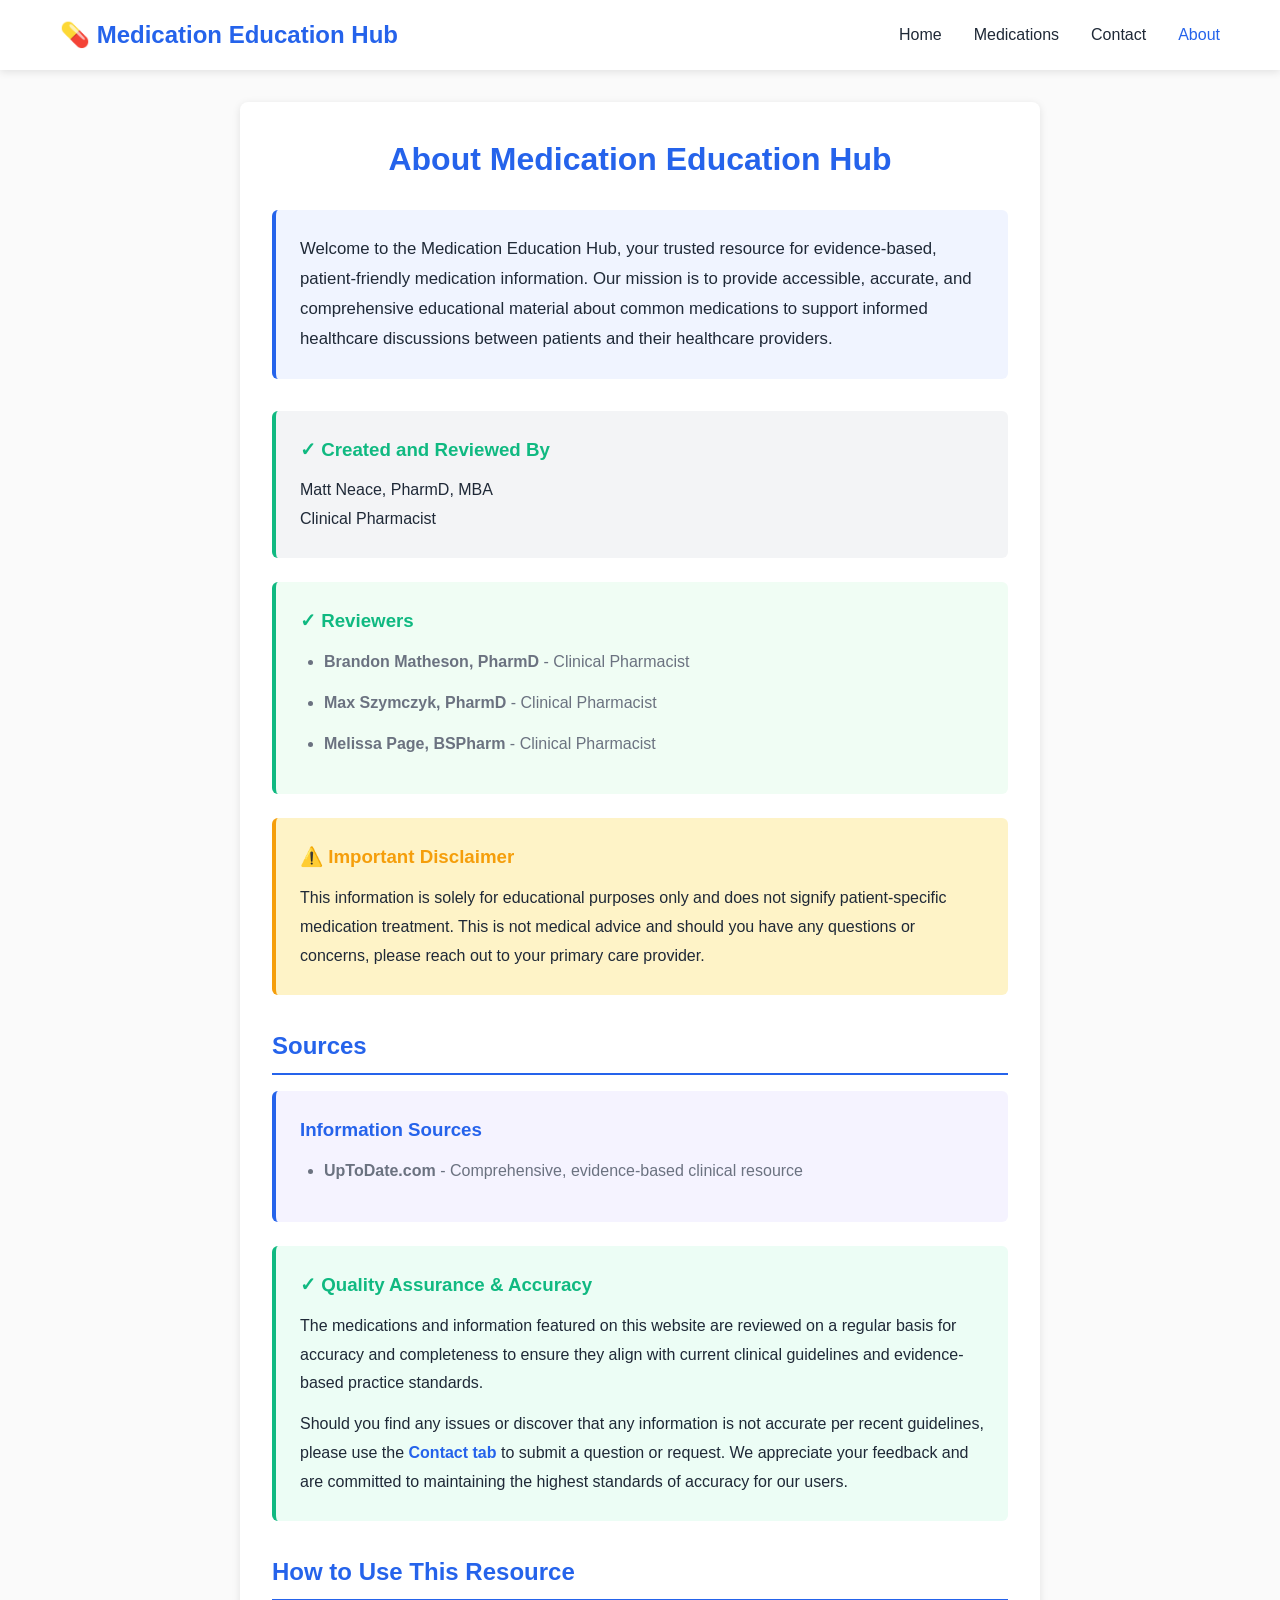
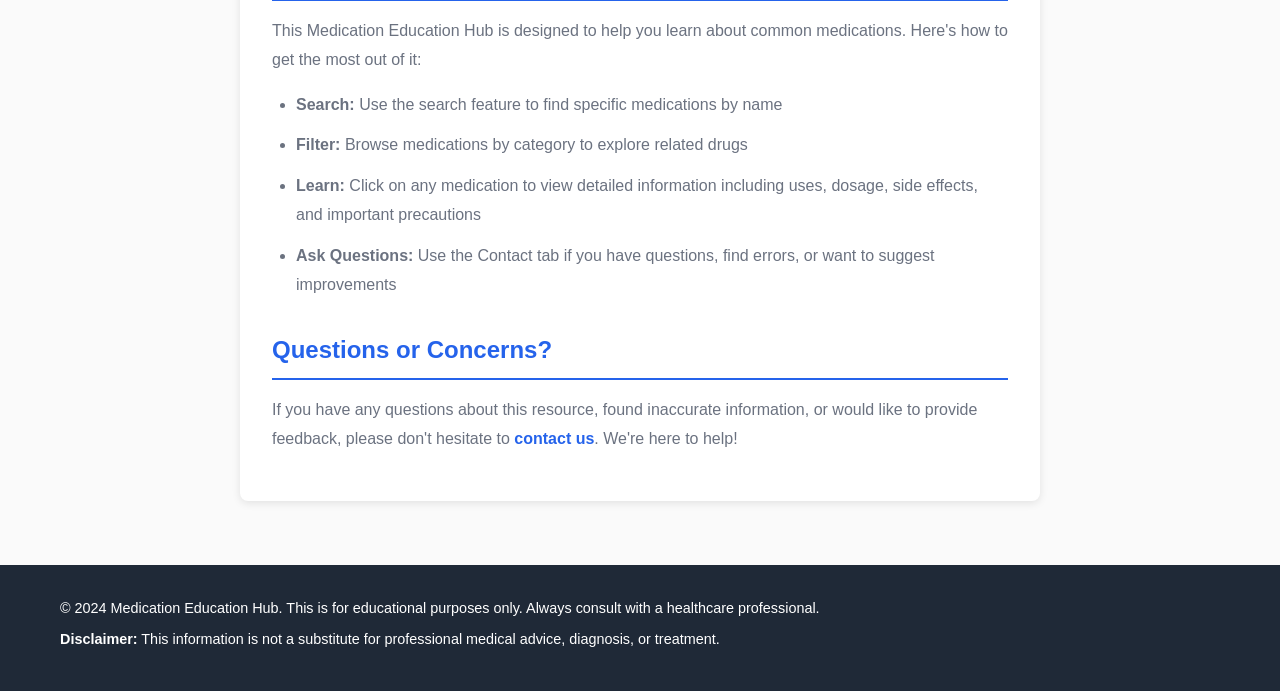
==== about.html @ b38ce0b4 "Create About page with credentials, reviewers, disclaimer, sources, and quality assurance informatio" ====
<!DOCTYPE html>
<html lang="en">
<head>
    <meta charset="UTF-8">
    <meta name="viewport" content="width=device-width, initial-scale=1.0">
    <title>About Us - Medication Education Hub</title>
    <link rel="stylesheet" href="css/style.css">
    <style>
        .about-container {
            max-width: 800px;
            margin: 2rem auto;
            padding: 2rem;
            background-color: white;
            border-radius: 8px;
            box-shadow: 0 2px 8px rgba(0, 0, 0, 0.1);
        }

        .about-container h1 {
            color: var(--primary-color);
            margin-bottom: 1.5rem;
            text-align: center;
        }

        .about-container h2 {
            color: var(--primary-color);
            margin-top: 2rem;
            margin-bottom: 1rem;
            border-bottom: 2px solid var(--primary-color);
            padding-bottom: 0.5rem;
        }

        .about-container p {
            color: var(--light-text);
            line-height: 1.8;
            margin-bottom: 1rem;
        }

        .about-container ul {
            color: var(--light-text);
            line-height: 1.8;
            margin-left: 1.5rem;
            margin-bottom: 1rem;
        }

        .about-container li {
            margin-bottom: 0.75rem;
        }

        .intro-section {
            background-color: #f0f4ff;
            padding: 1.5rem;
            border-radius: 6px;
            margin-bottom: 2rem;
            border-left: 4px solid var(--primary-color);
        }

        .intro-section p {
            margin-bottom: 0;
            font-size: 1.05rem;
            color: var(--dark-text);
        }

        .created-by-section {
            background-color: #f3f4f6;
            padding: 1.5rem;
            border-radius: 6px;
            margin-bottom: 1.5rem;
            border-left: 4px solid var(--secondary-color);
        }

        .created-by-section h3 {
            color: var(--secondary-color);
            margin-top: 0;
            margin-bottom: 0.75rem;
        }

        .created-by-section p {
            margin-bottom: 0;
            font-weight: 500;
            color: var(--dark-text);
        }

        .reviewers-section {
            background-color: #f0fdf4;
            padding: 1.5rem;
            border-radius: 6px;
            margin-bottom: 1.5rem;
            border-left: 4px solid var(--secondary-color);
        }

        .reviewers-section h3 {
            color: var(--secondary-color);
            margin-top: 0;
            margin-bottom: 0.75rem;
        }

        .reviewers-section ul {
            margin-left: 1.5rem;
            margin-bottom: 0;
        }

        .disclaimer-section {
            background-color: #fef3c7;
            padding: 1.5rem;
            border-radius: 6px;
            margin-bottom: 1.5rem;
            border-left: 4px solid var(--accent-color);
        }

        .disclaimer-section h3 {
            color: var(--accent-color);
            margin-top: 0;
            margin-bottom: 0.75rem;
        }

        .disclaimer-section p {
            margin-bottom: 0;
            color: var(--dark-text);
            font-weight: 500;
        }

        .sources-section {
            background-color: #f5f3ff;
            padding: 1.5rem;
            border-radius: 6px;
            margin-bottom: 1.5rem;
            border-left: 4px solid var(--primary-color);
        }

        .sources-section h3 {
            color: var(--primary-color);
            margin-top: 0;
            margin-bottom: 0.75rem;
        }

        .sources-section ul {
            margin-left: 1.5rem;
            margin-bottom: 0;
        }

        .quality-section {
            background-color: #ecfdf5;
            padding: 1.5rem;
            border-radius: 6px;
            border-left: 4px solid var(--secondary-color);
        }

        .quality-section h3 {
            color: var(--secondary-color);
            margin-top: 0;
            margin-bottom: 0.75rem;
        }

        .quality-section p {
            margin-bottom: 0.75rem;
            color: var(--dark-text);
        }

        .quality-section p:last-child {
            margin-bottom: 0;
        }

        .contact-link {
            color: var(--primary-color);
            text-decoration: none;
            font-weight: 600;
        }

        .contact-link:hover {
            text-decoration: underline;
        }

        @media (max-width: 768px) {
            .about-container {
                margin: 1rem;
                padding: 1.5rem;
            }
        }
    </style>
</head>
<body>
    <!-- Navigation Bar -->
    <nav class="navbar">
        <div class="container">
            <div class="logo">💊 Medication Education Hub</div>
            <ul class="nav-links">
                <li><a href="index.html">Home</a></li>
                <li><a href="index.html#medications">Medications</a></li>
                <li><a href="contact.html">Contact</a></li>
                <li><a href="about.html" class="active">About</a></li>
            </ul>
        </div>
    </nav>

    <!-- Main Content -->
    <main class="container">
        <div class="about-container">
            <h1>About Medication Education Hub</h1>

            <!-- Intro Section -->
            <div class="intro-section">
                <p>Welcome to the Medication Education Hub, your trusted resource for evidence-based, patient-friendly medication information. Our mission is to provide accessible, accurate, and comprehensive educational material about common medications to support informed healthcare discussions between patients and their healthcare providers.</p>
            </div>

            <!-- Created By Section -->
            <div class="created-by-section">
                <h3>✓ Created and Reviewed By</h3>
                <p>Matt Neace, PharmD, MBA<br>Clinical Pharmacist</p>
            </div>

            <!-- Reviewers Section -->
            <div class="reviewers-section">
                <h3>✓ Reviewers</h3>
                <ul>
                    <li><strong>Brandon Matheson, PharmD</strong> - Clinical Pharmacist</li>
                    <li><strong>Max Szymczyk, PharmD</strong> - Clinical Pharmacist</li>
                    <li><strong>Melissa Page, BSPharm</strong> - Clinical Pharmacist</li>
                </ul>
            </div>

            <!-- Disclaimer Section -->
            <div class="disclaimer-section">
                <h3>⚠️ Important Disclaimer</h3>
                <p>This information is solely for educational purposes only and does not signify patient-specific medication treatment. This is not medical advice and should you have any questions or concerns, please reach out to your primary care provider.</p>
            </div>

            <!-- Sources Section -->
            <h2>Sources</h2>
            <div class="sources-section">
                <h3>Information Sources</h3>
                <ul>
                    <li><strong>UpToDate.com</strong> - Comprehensive, evidence-based clinical resource</li>
                </ul>
            </div>

            <!-- Quality Assurance Section -->
            <div class="quality-section">
                <h3>✓ Quality Assurance & Accuracy</h3>
                <p>The medications and information featured on this website are reviewed on a regular basis for accuracy and completeness to ensure they align with current clinical guidelines and evidence-based practice standards.</p>
                <p>Should you find any issues or discover that any information is not accurate per recent guidelines, please use the <a href="contact.html" class="contact-link">Contact tab</a> to submit a question or request. We appreciate your feedback and are committed to maintaining the highest standards of accuracy for our users.</p>
            </div>

            <!-- Additional Information -->
            <h2>How to Use This Resource</h2>
            <p>This Medication Education Hub is designed to help you learn about common medications. Here's how to get the most out of it:</p>
            <ul>
                <li><strong>Search:</strong> Use the search feature to find specific medications by name</li>
                <li><strong>Filter:</strong> Browse medications by category to explore related drugs</li>
                <li><strong>Learn:</strong> Click on any medication to view detailed information including uses, dosage, side effects, and important precautions</li>
                <li><strong>Ask Questions:</strong> Use the Contact tab if you have questions, find errors, or want to suggest improvements</li>
            </ul>

            <!-- Contact for Questions -->
            <h2>Questions or Concerns?</h2>
            <p>If you have any questions about this resource, found inaccurate information, or would like to provide feedback, please don't hesitate to <a href="contact.html" class="contact-link">contact us</a>. We're here to help!</p>

        </div>
    </main>

    <!-- Footer -->
    <footer class="footer">
        <div class="container">
            <p>&copy; 2024 Medication Education Hub. This is for educational purposes only. Always consult with a healthcare professional.</p>
            <p><strong>Disclaimer:</strong> This information is not a substitute for professional medical advice, diagnosis, or treatment.</p>
        </div>
    </footer>
</body>
</html>
---- css/style.css ----
/* ========== Global Styles ========== */
* {
    margin: 0;
    padding: 0;
    box-sizing: border-box;
}

:root {
    --primary-color: #2563eb;
    --primary-dark: #1e40af;
    --secondary-color: #10b981;
    --accent-color: #f59e0b;
    --danger-color: #ef4444;
    --light-bg: #f3f4f6;
    --white: #ffffff;
    --dark-text: #1f2937;
    --light-text: #6b7280;
    --border-color: #e5e7eb;
}

body {
    font-family: 'Segoe UI', Tahoma, Geneva, Verdana, sans-serif;
    line-height: 1.6;
    color: var(--dark-text);
    background-color: #fafafa;
}

.container {
    max-width: 1200px;
    margin: 0 auto;
    padding: 0 20px;
}

/* ========== Navigation Bar ========== */
.navbar {
    background-color: var(--white);
    box-shadow: 0 2px 8px rgba(0, 0, 0, 0.1);
    position: sticky;
    top: 0;
    z-index: 100;
}

.navbar .container {
    display: flex;
    justify-content: space-between;
    align-items: center;
    padding: 1rem 20px;
}

.logo {
    font-size: 1.5rem;
    font-weight: bold;
    color: var(--primary-color);
}

.nav-links {
    display: flex;
    list-style: none;
    gap: 2rem;
}

.nav-links a {
    text-decoration: none;
    color: var(--dark-text);
    font-weight: 500;
    transition: color 0.3s ease;
}

.nav-links a:hover,
.nav-links a.active {
    color: var(--primary-color);
}

/* ========== Hero Section ========== */
.hero {
    background: linear-gradient(135deg, var(--primary-color) 0%, var(--primary-dark) 100%);
    color: var(--white);
    padding: 4rem 20px;
    text-align: center;
}

.hero-content h1 {
    font-size: 2.5rem;
    margin-bottom: 1rem;
}

.hero-content p {
    font-size: 1.1rem;
    opacity: 0.95;
}

/* ========== Search Section ========== */
.search-section {
    background-color: var(--white);
    padding: 2rem;
    margin: 2rem 0;
    border-radius: 8px;
    box-shadow: 0 1px 3px rgba(0, 0, 0, 0.1);
}

.search-section h2 {
    margin-bottom: 1.5rem;
    color: var(--dark-text);
}

.search-bar {
    display: flex;
    gap: 0.5rem;
    margin-bottom: 2rem;
}

.search-input {
    flex: 1;
    padding: 0.75rem 1rem;
    border: 2px solid var(--border-color);
    border-radius: 6px;
    font-size: 1rem;
    transition: border-color 0.3s ease;
}

.search-input:focus {
    outline: none;
    border-color: var(--primary-color);
}

.search-btn {
    padding: 0.75rem 1.5rem;
    background-color: var(--primary-color);
    color: var(--white);
    border: none;
    border-radius: 6px;
    cursor: pointer;
    font-weight: 600;
    transition: background-color 0.3s ease;
}

.search-btn:hover {
    background-color: var(--primary-dark);
}

/* ========== Filter Section ========== */
.filter-section h3 {
    margin-bottom: 1rem;
    color: var(--dark-text);
}

.filter-buttons {
    display: flex;
    flex-wrap: wrap;
    gap: 0.5rem;
}

.filter-btn {
    padding: 0.5rem 1rem;
    background-color: var(--light-bg);
    border: 2px solid var(--border-color);
    border-radius: 20px;
    cursor: pointer;
    font-size: 0.9rem;
    transition: all 0.3s ease;
}

.filter-btn:hover {
    border-color: var(--primary-color);
    color: var(--primary-color);
}

.filter-btn.active {
    background-color: var(--primary-color);
    color: var(--white);
    border-color: var(--primary-color);
}

/* ========== Medications Grid ========== */
.medications-section {
    margin: 2rem 0;
}

.medications-section h2 {
    margin-bottom: 2rem;
    text-align: center;
    color: var(--dark-text);
}

.medications-grid {
    display: grid;
    grid-template-columns: repeat(auto-fill, minmax(280px, 1fr));
    gap: 2rem;
}

/* ========== Medication Card ========== */
.medication-card {
    background-color: var(--white);
    border-radius: 8px;
    box-shadow: 0 2px 8px rgba(0, 0, 0, 0.1);
    padding: 1.5rem;
    cursor: pointer;
    transition: all 0.3s ease;
    border: 2px solid transparent;
}

.medication-card:hover {
    transform: translateY(-5px);
    box-shadow: 0 8px 16px rgba(0, 0, 0, 0.15);
    border-color: var(--primary-color);
}

.card-icon {
    font-size: 2.5rem;
    margin-bottom: 1rem;
}

.card-category {
    display: inline-block;
    background-color: var(--secondary-color);
    color: var(--white);
    padding: 0.25rem 0.75rem;
    border-radius: 20px;
    font-size: 0.75rem;
    font-weight: 600;
    margin-bottom: 0.75rem;
}

.card-category.pain {
    background-color: #ef4444;
}

.card-category.antibiotic {
    background-color: #3b82f6;
}

.card-category.allergy {
    background-color: #8b5cf6;
}

.card-category.cold {
    background-color: #06b6d4;
}

.card-category.blood-pressure {
    background-color: #f59e0b;
}

.medication-card h3 {
    color: var(--dark-text);
    margin-bottom: 0.5rem;
    font-size: 1.3rem;
}

.medication-card p {
    color: var(--light-text);
    font-size: 0.9rem;
    margin-bottom: 1rem;
    line-height: 1.5;
}

.view-details-btn {
    display: inline-block;
    background-color: var(--primary-color);
    color: var(--white);
    padding: 0.5rem 1rem;
    border: none;
    border-radius: 4px;
    cursor: pointer;
    font-weight: 600;
    transition: background-color 0.3s ease;
}

.view-details-btn:hover {
    background-color: var(--primary-dark);
}

/* ========== No Results ========== */
.no-results {
    text-align: center;
    padding: 3rem;
    background-color: var(--light-bg);
    border-radius: 8px;
    color: var(--light-text);
}

/* ========== Modal ========== */
.modal {
    display: none;
    position: fixed;
    z-index: 1000;
    left: 0;
    top: 0;
    width: 100%;
    height: 100%;
    background-color: rgba(0, 0, 0, 0.5);
    animation: fadeIn 0.3s ease;
}

@keyframes fadeIn {
    from {
        opacity: 0;
    }
    to {
        opacity: 1;
    }
}

.modal-content {
    background-color: var(--white);
    margin: 5% auto;
    padding: 2rem;
    border-radius: 8px;
    max-width: 600px;
    max-height: 80vh;
    overflow-y: auto;
    animation: slideIn 0.3s ease;
}

@keyframes slideIn {
    from {
        transform: translateY(-50px);
        opacity: 0;
    }
    to {
        transform: translateY(0);
        opacity: 1;
    }
}

.close {
    color: var(--light-text);
    float: right;
    font-size: 2rem;
    font-weight: bold;
    cursor: pointer;
    transition: color 0.3s ease;
}

.close:hover {
    color: var(--dark-text);
}

/* ========== Modal Details ========== */
.modal-header {
    margin-bottom: 2rem;
}

.modal-header h2 {
    color: var(--primary-color);
    margin-bottom: 0.5rem;
}

.modal-category {
    display: inline-block;
    background-color: var(--secondary-color);
    color: var(--white);
    padding: 0.25rem 0.75rem;
    border-radius: 20px;
    font-size: 0.85rem;
    font-weight: 600;
}

.detail-section {
    margin-bottom: 1.5rem;
}

.detail-section h3 {
    color: var(--primary-color);
    margin-bottom: 0.75rem;
    font-size: 1.1rem;
}

.detail-section p,
.detail-section ul {
    color: var(--light-text);
    line-height: 1.8;
}

.detail-section ul {
    margin-left: 1.5rem;
}

.detail-section li {
    margin-bottom: 0.5rem;
}

.warning-box {
    background-color: #fef3c7;
    border-left: 4px solid var(--accent-color);
    padding: 1rem;
    margin: 1rem 0;
    border-radius: 4px;
}

.warning-box strong {
    color: var(--accent-color);
}

/* ========== Footer ========== */
.footer {
    background-color: var(--dark-text);
    color: var(--white);
    padding: 2rem;
    margin-top: 4rem;
}

.footer p {
    margin-bottom: 0.5rem;
    font-size: 0.9rem;
}

/* ========== Responsive Design ========== */
@media (max-width: 768px) {
    .hero-content h1 {
        font-size: 1.8rem;
    }

    .nav-links {
        gap: 1rem;
    }

    .medications-grid {
        grid-template-columns: 1fr;
    }

    .search-bar {
        flex-direction: column;
    }

    .filter-buttons {
        flex-direction: column;
    }

    .filter-btn {
        width: 100%;
        text-align: center;
    }

    .modal-content {
        margin: 20% auto;
        width: 90%;
        max-width: 100%;
    }
}

@media (max-width: 480px) {
    .navbar .container {
        flex-direction: column;
        gap: 1rem;
    }

    .nav-links {
        width: 100%;
        justify-content: center;
    }

    .logo {
        font-size: 1.2rem;
    }

    .hero-content h1 {
        font-size: 1.5rem;
    }

    .hero-content p {
        font-size: 1rem;
    }
}
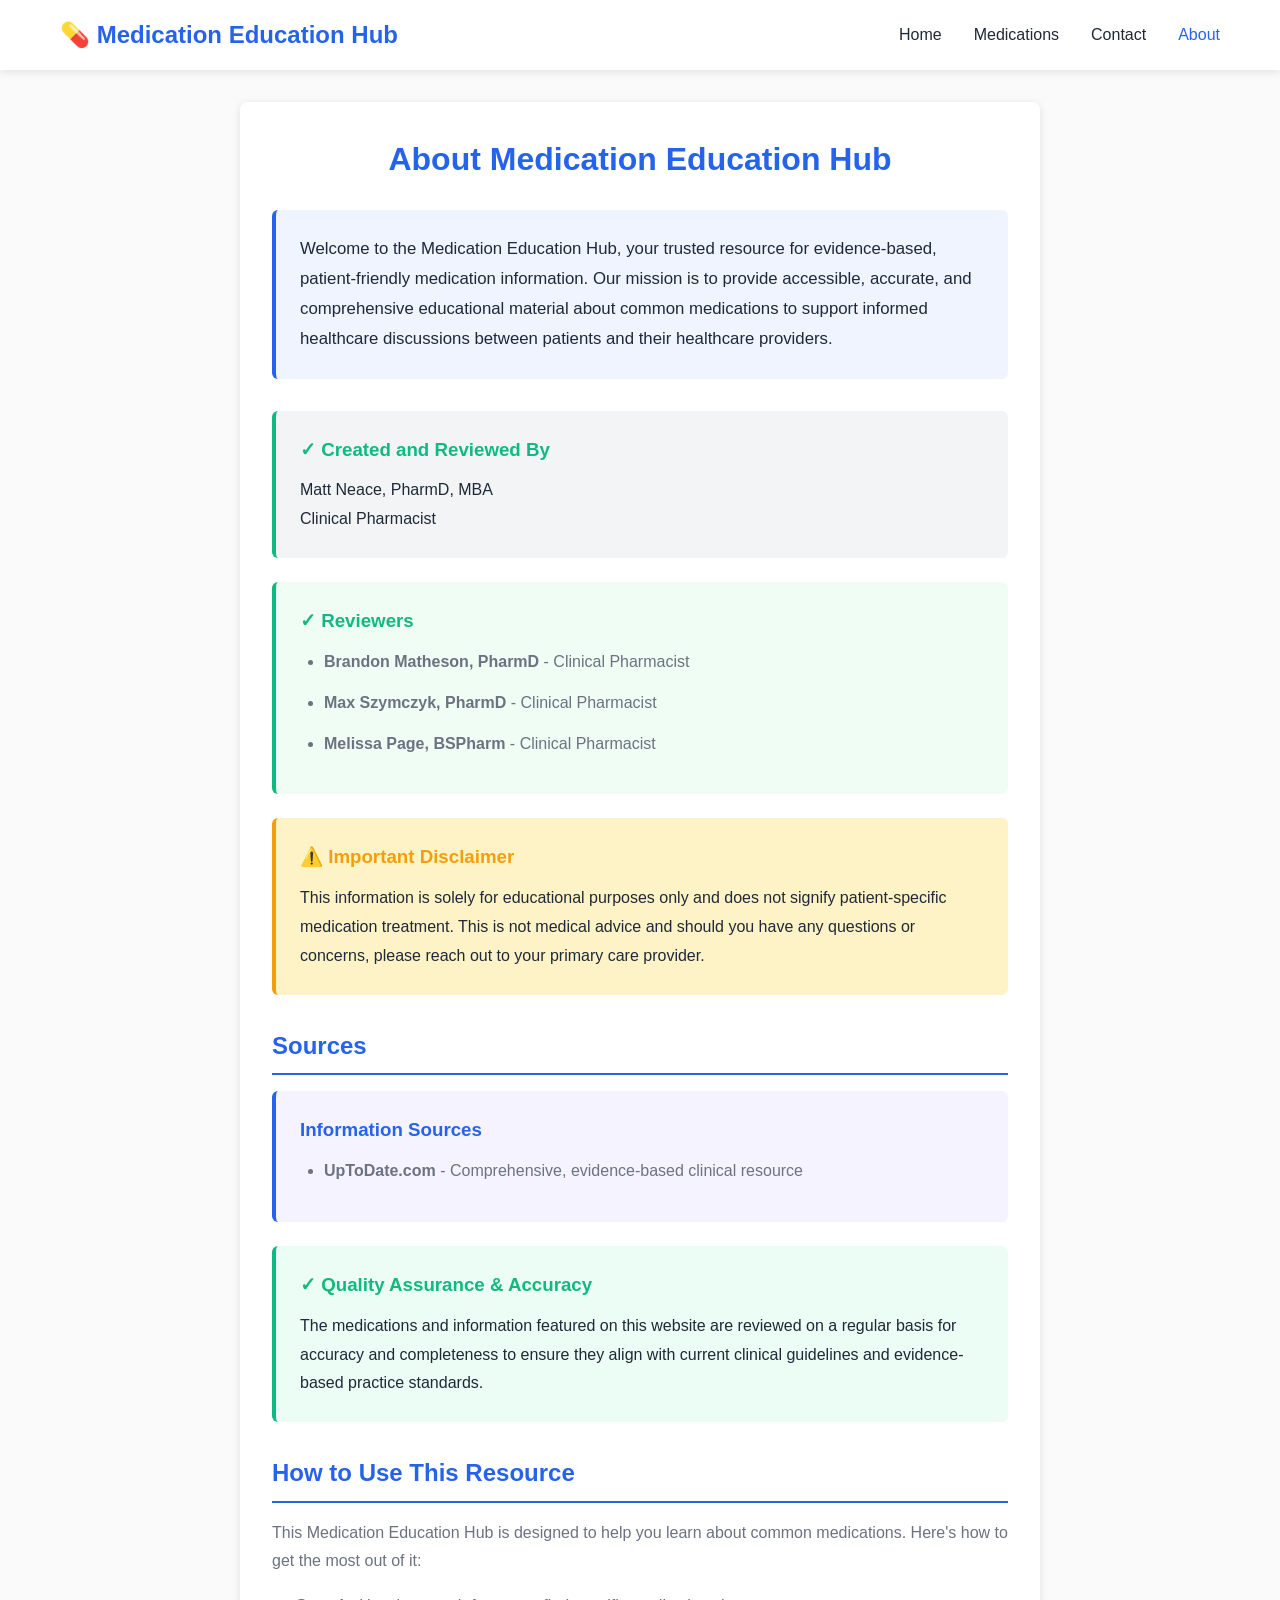
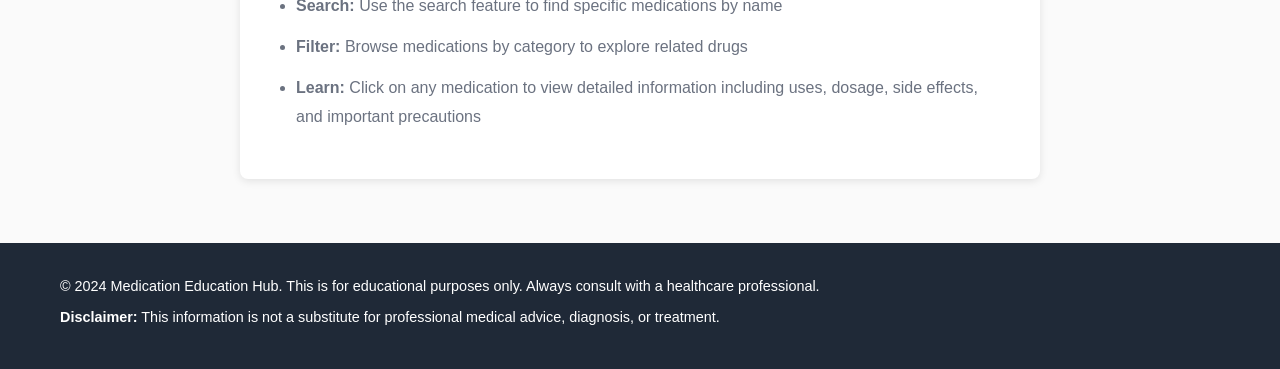
==== commit 47aa7d92: "Update about.html" ====
--- a/about.html
+++ b/about.html
@@ -237,7 +237,6 @@
             <div class="quality-section">
                 <h3>✓ Quality Assurance & Accuracy</h3>
                 <p>The medications and information featured on this website are reviewed on a regular basis for accuracy and completeness to ensure they align with current clinical guidelines and evidence-based practice standards.</p>
-                <p>Should you find any issues or discover that any information is not accurate per recent guidelines, please use the <a href="contact.html" class="contact-link">Contact tab</a> to submit a question or request. We appreciate your feedback and are committed to maintaining the highest standards of accuracy for our users.</p>
             </div>
 
             <!-- Additional Information -->
@@ -247,13 +246,7 @@
                 <li><strong>Search:</strong> Use the search feature to find specific medications by name</li>
                 <li><strong>Filter:</strong> Browse medications by category to explore related drugs</li>
                 <li><strong>Learn:</strong> Click on any medication to view detailed information including uses, dosage, side effects, and important precautions</li>
-                <li><strong>Ask Questions:</strong> Use the Contact tab if you have questions, find errors, or want to suggest improvements</li>
             </ul>
-
-            <!-- Contact for Questions -->
-            <h2>Questions or Concerns?</h2>
-            <p>If you have any questions about this resource, found inaccurate information, or would like to provide feedback, please don't hesitate to <a href="contact.html" class="contact-link">contact us</a>. We're here to help!</p>
-
         </div>
     </main>
 
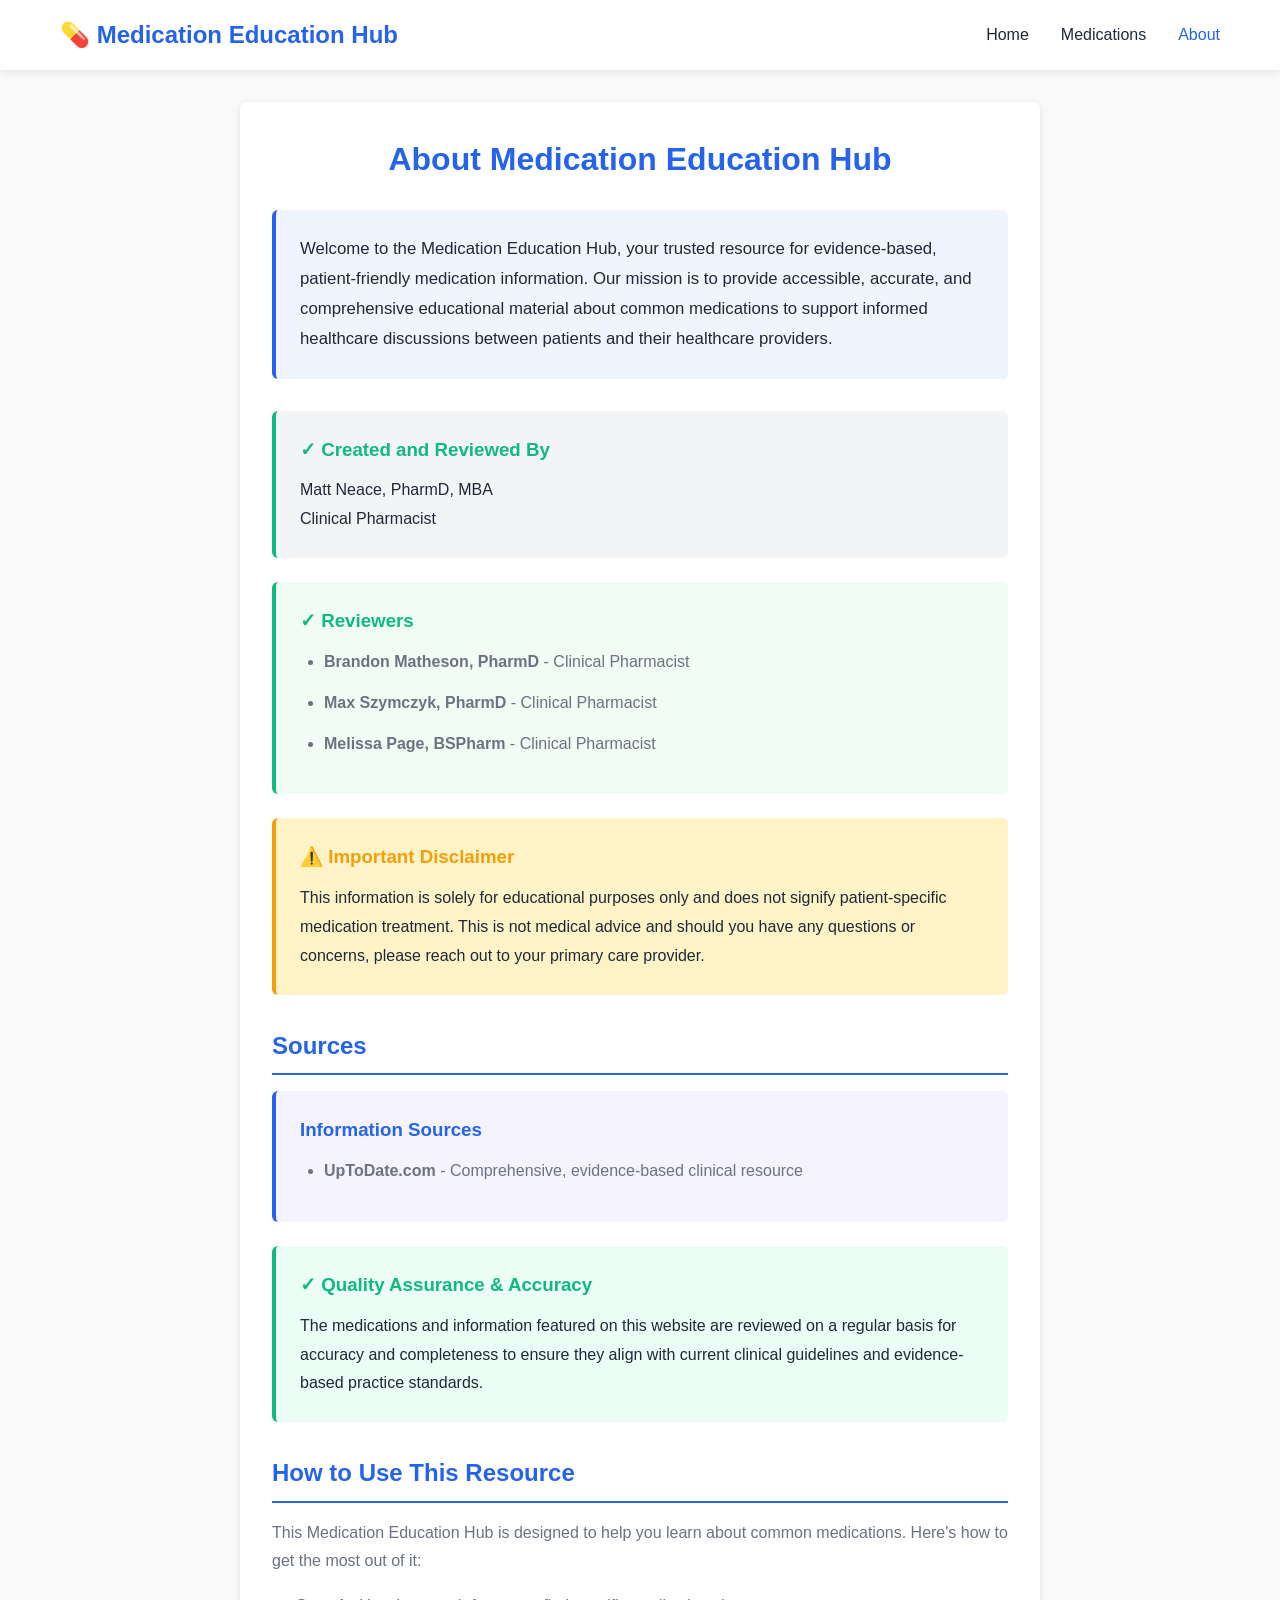
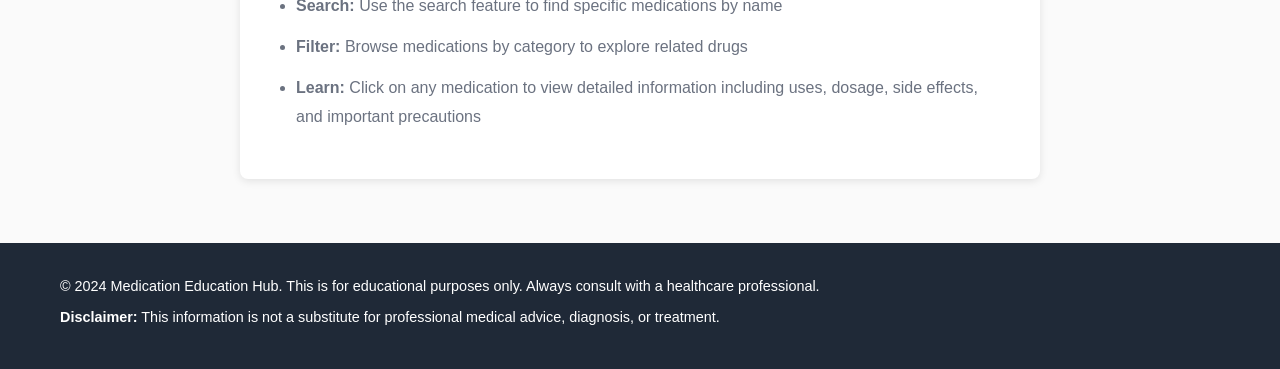
==== commit 859c77c9: "Update about.html" ====
--- a/about.html
+++ b/about.html
@@ -186,7 +186,6 @@
             <ul class="nav-links">
                 <li><a href="index.html">Home</a></li>
                 <li><a href="index.html#medications">Medications</a></li>
-                <li><a href="contact.html">Contact</a></li>
                 <li><a href="about.html" class="active">About</a></li>
             </ul>
         </div>
